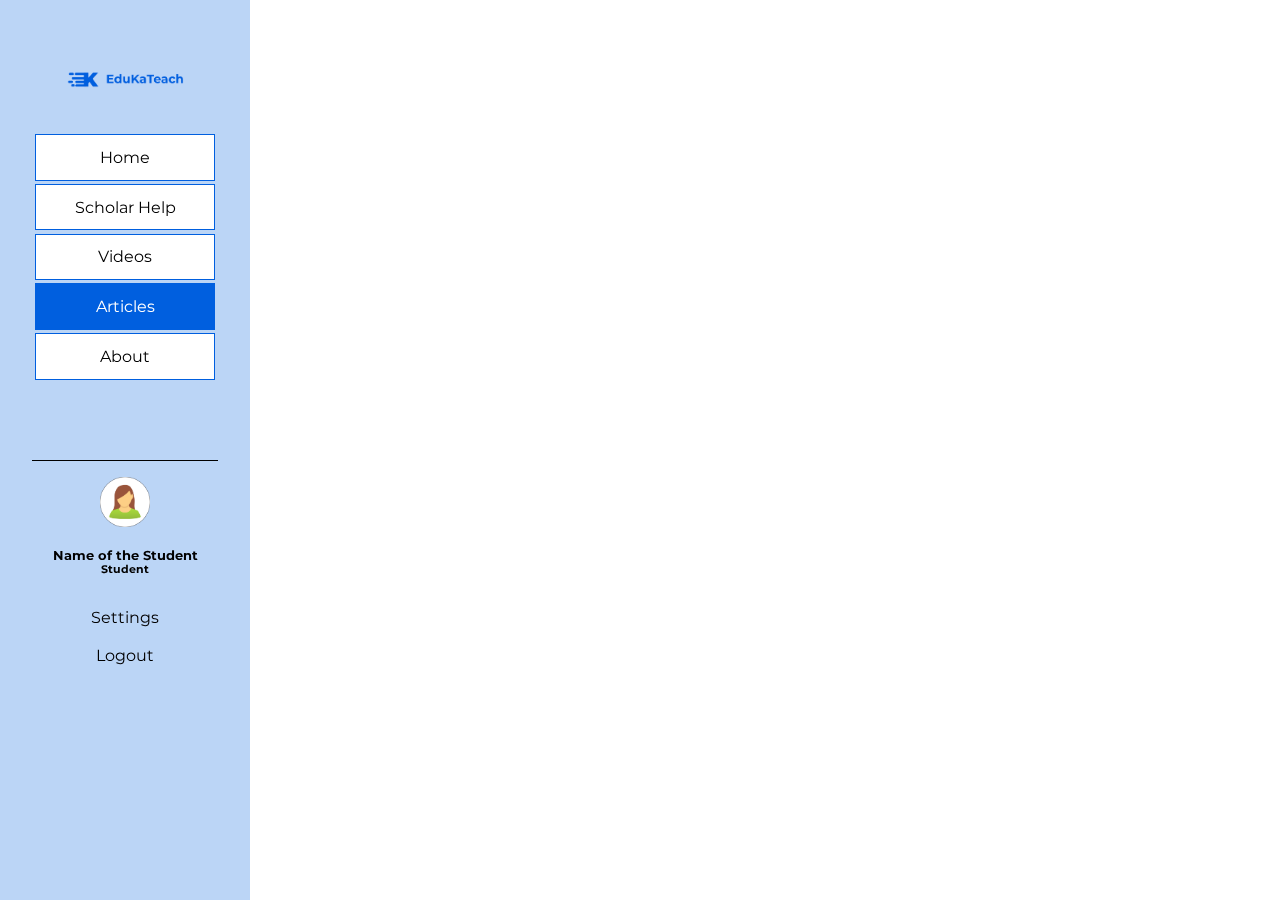
==== articles.html @ 83ff1e2d "updates" ====
<!DOCTYPE html>
<html lang="en">
<head>
    <meta charset="UTF-8">
    <meta http-equiv="X-UA-Compatible" content="IE=edge">
    <meta name="viewport" content="width=device-width, initial-scale=1.0">
    <title>ARTICLES</title>
    <link rel="stylesheet" href="../css/articles.css">
</head>
<body>
    <div class="sidebar">
        <div class="links">
            <img src="../img/logo.png" class="logo">
            <a href="index.html">Home</a>
            <a href="help.html" >Scholar Help</a>
            <a href="#videos.html">Videos</a>
            <a href="#articles.html" class="active">Articles</a>
            <a href="about.html">About</a>
        </div>
        <div class="profile">
            <div class="avatar">
                <img src="../img/avatar.png" style="width: 50px; margin-top: 1rem;">
                <div>
                    <h5>Name of the Student</h5>
                    <h6>Student</h6>
                </div>
            </div>
            <a href="">Settings</a><br><br>
            <a href="">Logout</a>
        </div>
    </div>
    
    
</body>
</html>
---- css/articles.css ----
@import url('https://fonts.googleapis.com/css2?family=Montserrat:ital,wght@0,100;0,200;0,300;0,400;0,500;0,900;1,300;1,400;1,600&family=Press+Start+2P&display=swap');

* {
    padding: 0;
    margin: 0;
    box-sizing: border-box;
    font-family:'Montserrat', sans-serif;
}

li {
    list-style: none;
}
a {
    text-decoration: none;
    color: #000000;
}

.logo  {
    width: 150px;
    margin: 1rem;
}

body {
    width: 100vw;
}

.sidebar {
    width: 250px;
    height: 100vh;
    display: block;
    position: fixed;
    text-align: center;
    padding: 2rem;
    background-color: #0061df44;
}

.sidebar .links a {
    display: block;
    text-decoration: none;
    padding: .8rem .5rem;
    border: 1px solid #005FDF;
    margin: .2rem;
    background-color: #ffffff;
}

.sidebar .links a:hover {
    background-color: rgba(17, 69, 136, 0.315);

}

.sidebar .links .active {
    background-color: #005FDF;
    color: #ffffff;
}

.sidebar .profile {
    border-top: 1px solid #000000;
    margin-top: 5rem;
    display: block;
    text-align: center;

}

.sidebar .profile .avatar {
    margin-bottom:  2rem;
}
.sidebar .profile .avatar div{
    margin-top: 1rem;
}

.sidebar .profile a:hover {
    background-color: none;
    color: #005FDF;
}
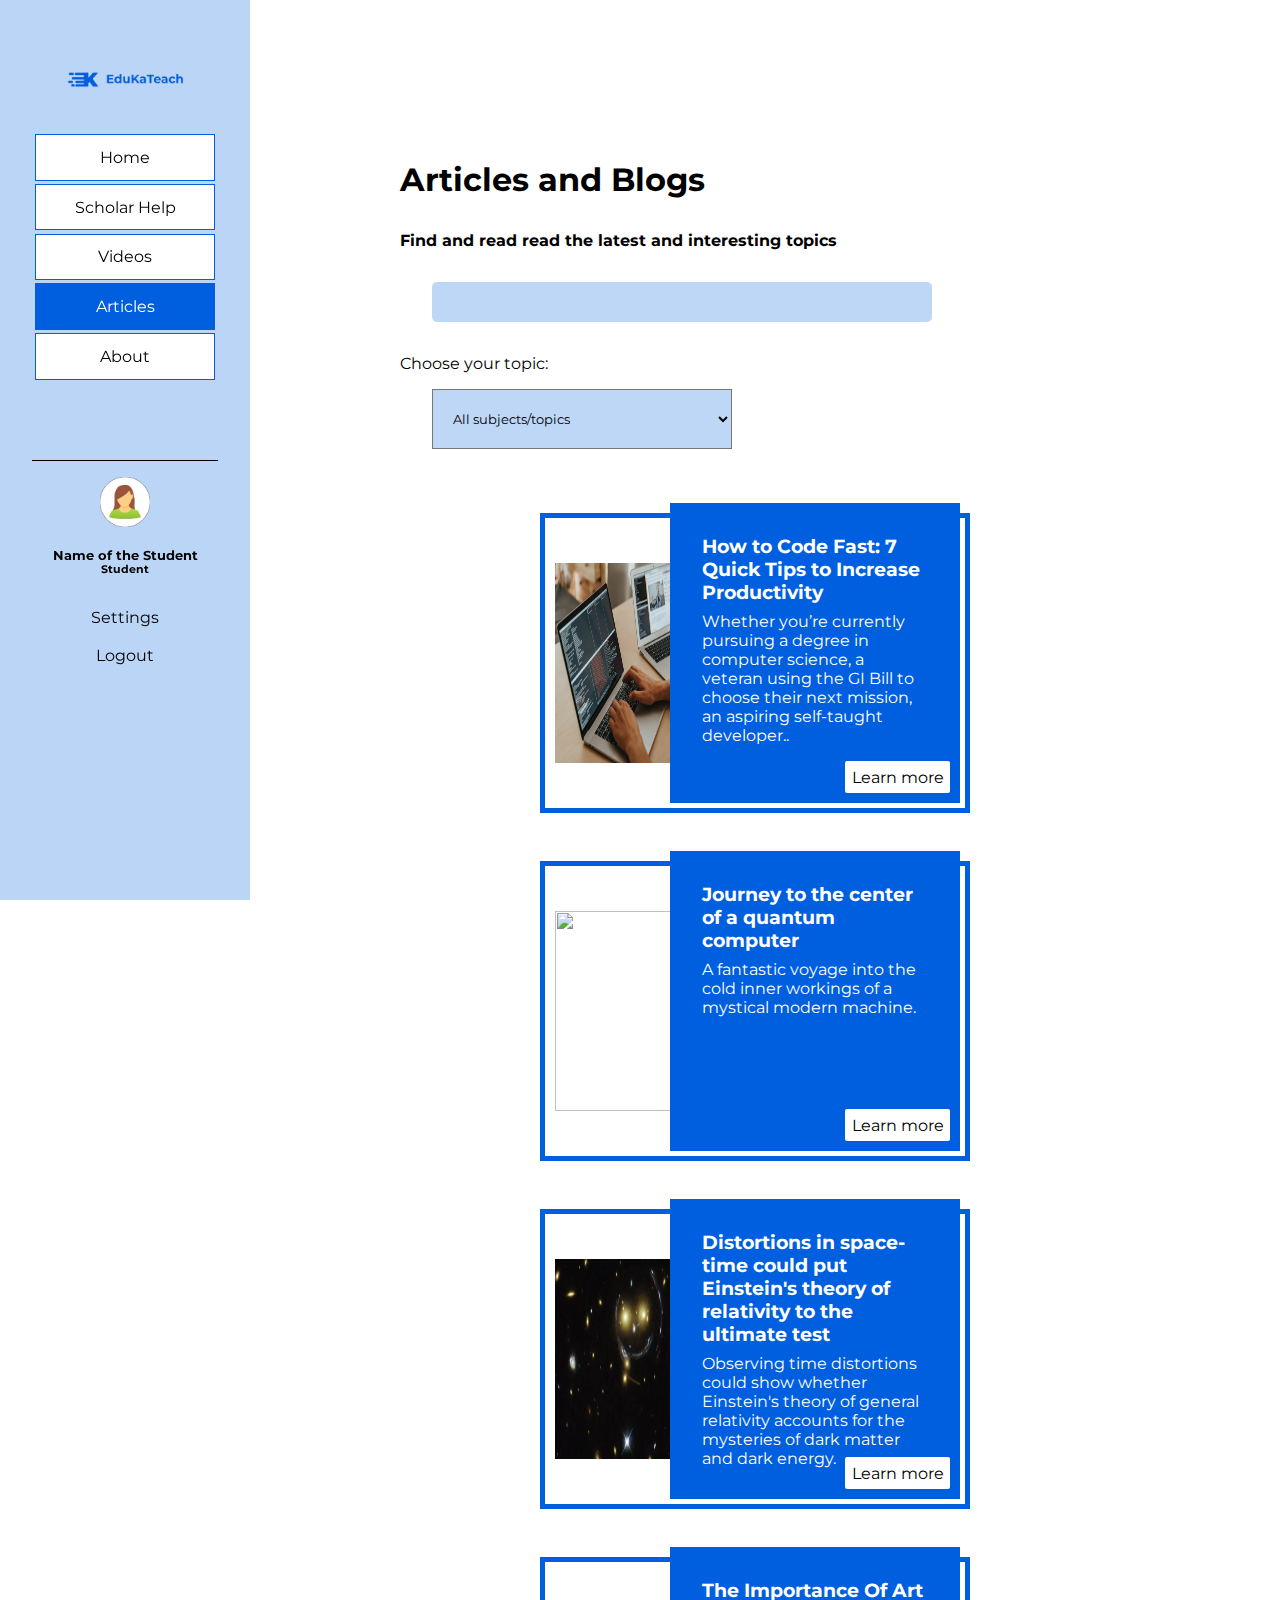
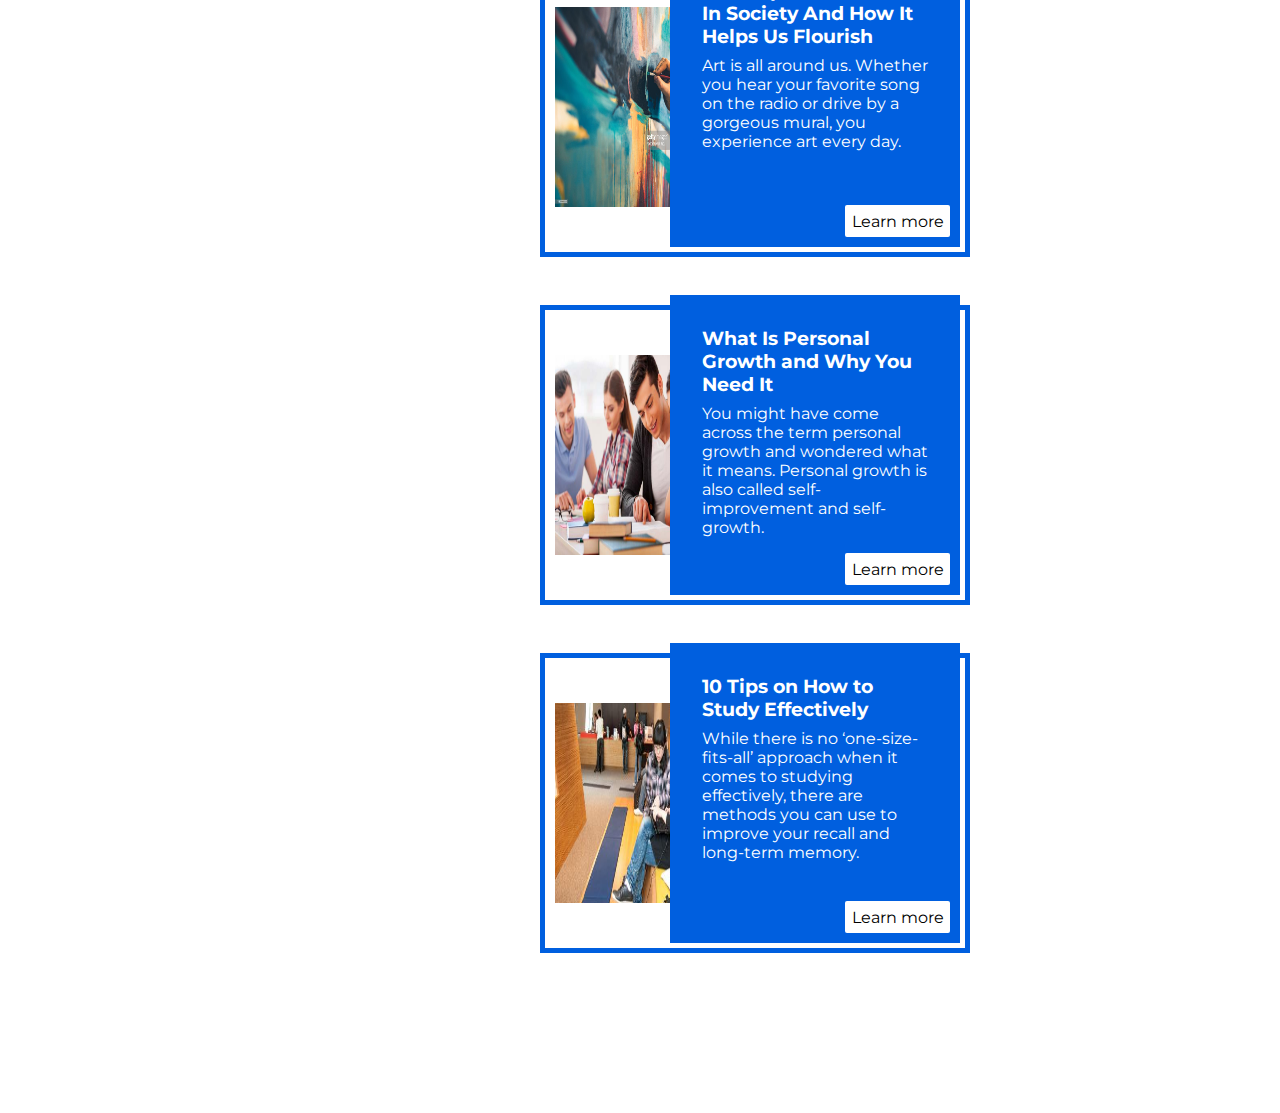
==== commit 048cfcf4: "updates" ====
--- a/articles.html
+++ b/articles.html
@@ -13,8 +13,8 @@
             <img src="../img/logo.png" class="logo">
             <a href="index.html">Home</a>
             <a href="help.html" >Scholar Help</a>
-            <a href="#videos.html">Videos</a>
-            <a href="#articles.html" class="active">Articles</a>
+            <a href="videos.html">Videos</a>
+            <a href="articles.html" class="active">Articles</a>
             <a href="about.html">About</a>
         </div>
         <div class="profile">
@@ -25,9 +25,77 @@
                     <h6>Student</h6>
                 </div>
             </div>
-            <a href="">Settings</a><br><br>
-            <a href="">Logout</a>
+            <a href="#">Settings</a><br><br>
+            <a href="index.html">Logout</a>
         </div>
+    </div>
+
+    <div class="main">
+        <h1>Articles and Blogs</h1>
+        <h4>Find and read read the latest and interesting topics</h4>
+
+        <input type="text"> <br>
+        <label for="topics">Choose your topic:</label><br>
+        <select name="subjects" id="subjects">
+            <option value="subject">All subjects/topics</option>
+            <option value="math">Math</option>
+            <option value="arts">Arts</option>
+            <option value="selfdev">Self Development</option>
+            <option value="Programming">Programming</option>
+        </select>
+
+        <div class="articles">
+            <div class="article_container">
+                <img src="../img/article1.jpg">
+                <div class="article_title">
+                    <h3>How to Code Fast: 7 Quick Tips to Increase Productivity</h3>
+                    <p>Whether you’re currently pursuing a degree in computer science, a veteran using the GI Bill to choose their next mission, an aspiring self-taught developer.. </p>
+                    <a href="https://www.codingdojo.com/blog/7-tips-learn-programming-faster?fbclid=IwAR0_pBJsSVBGijHc1AJLFp65tYMS2prf_iFJSFgQzW1youUAB6jqctl3IWw">Learn more</a>
+                </div>
+            </div>
+            <div class="article_container">
+                <img src="../img/article2.png">
+                <div class="article_title">
+                    <h3>Journey to the center of a quantum computer</h3>
+                    <p>A fantastic voyage into the cold inner workings of a mystical modern machine.</p>
+                    <a href="https://www.popsci.com/technology/in-photos-journey-to-the-center-of-a-quantum-computer/?fbclid=IwAR2PGBnX-Cbw6e34JbPGMuucyqsE_aW51mFM_wlxKKpyf3ApZdIlQsVOWXQ">Learn more</a>
+                </div>
+            </div>
+            <div class="article_container">
+                <img src="../img/article3.png">
+                <div class="article_title">
+                    <h3>Distortions in space-time could put Einstein's theory of relativity to the ultimate test</h3>
+                    <p>Observing time distortions could show whether Einstein's theory of general relativity accounts for the mysteries of dark matter and dark energy.</p>
+                    <a href="https://www.livescience.com/physics-mathematics/quantum-physics/distortions-in-space-time-could-put-einsteins-theory-of-relativity-to-the-ultimate-test?fbclid=IwAR03eBkYEc20VWi0reF8bUI_tM6dGsdeNzmUXy4SQzPz4jyezaei7zpM_C0">Learn more</a>
+                </div>
+            </div>
+            <div class="article_container">
+                <img src="../img/article4.jpg">
+                <div class="article_title">
+                    <h3>The Importance Of Art In Society And How It Helps Us Flourish</h3>
+                    <p>Art is all around us. Whether you hear your favorite song on the radio or drive by a gorgeous mural, you experience art every day.</p>
+                    <a href="https://www.thestudiodirector.com/blog/importance-of-art-in-society/?fbclid=IwAR3Lao_lY6ZIpybdfxEIRoqrgMWCg1Bx5Toyd8vkVKcAET7aUuBJFAQvzhA">Learn more</a>
+                </div>
+            </div>
+            <div class="article_container">
+                <img src="../img/article5.jpg">
+                <div class="article_title">
+                    <h3>What Is Personal Growth and Why You Need It</h3>
+                    <p>You might have come across the term personal growth and wondered what it means. Personal growth is also called self-improvement and self-growth.</p>
+                    <a href="https://www.successconsciousness.com/blog/personal-development/what-is-personal-growth/?fbclid=IwAR1xVP9LW_9bY8PKTa2j5DEQ8tPjV3NyRaD3gju4x4Y-1graV3mmenIdJFQ">Learn more</a>
+                </div>
+            </div>
+            <div class="article_container">
+                <img src="../img/article6.jpg">
+                <div class="article_title">
+                    <h3>10 Tips on How to Study Effectively</h3>
+                    <p>While there is no ‘one-size-fits-all’ approach when it comes to studying effectively, there are methods you can use to improve your recall and long-term memory.</p>
+                    <a href="https://www.vu.edu.au/about-vu/news-events/study-space/10-tips-on-how-to-study-effectively?fbclid=IwAR2PGBnX-Cbw6e34JbPGMuucyqsE_aW51mFM_wlxKKpyf3ApZdIlQsVOWXQ">Learn more</a>
+                </div>
+            </div>
+        </div>
+
+
     </div>
     
     
--- a/css/articles.css
+++ b/css/articles.css
@@ -64,6 +64,7 @@
 .sidebar .profile .avatar {
     margin-bottom:  2rem;
 }
+
 .sidebar .profile .avatar div{
     margin-top: 1rem;
 }
@@ -73,5 +74,92 @@
     color: #005FDF;
 }
 
+.main {
+    margin-left: 240px;
+    width: calc(100vw - 250px);
+    padding: 10rem;
+}
 
+.main h1 {
+    margin-bottom: 2rem;
+}
 
+.main h6 {
+    font-style: italic;
+}
+
+.main input[type=text]{
+    width: 500px;
+    height: 40px;
+    margin: 2rem;
+    background-color: rgba(0, 97, 224, 25%);
+    border-radius:  5px;
+    border:none;
+}
+
+.main select {
+    width: 300px;
+    height: 60px;
+    margin: 1rem 2rem 2rem 2rem;
+    background-color: rgba(0, 97, 223, 25%);
+    padding-left: 1rem;
+}
+
+.main .articles {
+    display: flex;
+    justify-content: center;
+    flex-wrap: wrap;
+    gap:3rem;
+    margin-top: 2rem;
+
+}
+
+.main .articles .article_container {
+    display: flex;
+    justify-content: center;
+    width: 430px;
+    height: 300px;
+    border: 5px solid #005FDF;
+    position: relative;
+
+}
+
+.main .articles .article_container img {
+    width: 150px;
+    height: 200px;
+    position: absolute;
+    top: 45px;
+    left: 10px;
+    z-index: 2;
+}
+
+.main .articles .article_container .article_title {
+    position: absolute;
+    width: 290px;
+    height: 300px;
+    background-color: #005FDF;
+    right: 5px;
+    bottom: 5px;
+    color: #ffffff;
+    padding: 2rem;
+    z-index: 2;
+}
+
+.main .articles .article_container .article_title p {
+    margin-top: .5rem;
+}
+
+.main .articles .article_container a {
+    padding: .4rem;
+    background-color: #ffffff;
+    position: absolute;
+    right: 10px;
+    bottom: 10px;
+    border-radius: 2px;
+
+}
+
+.main .articles .article_container a:hover {
+    background-color: #005FDF;
+    color: #ffffff;
+}
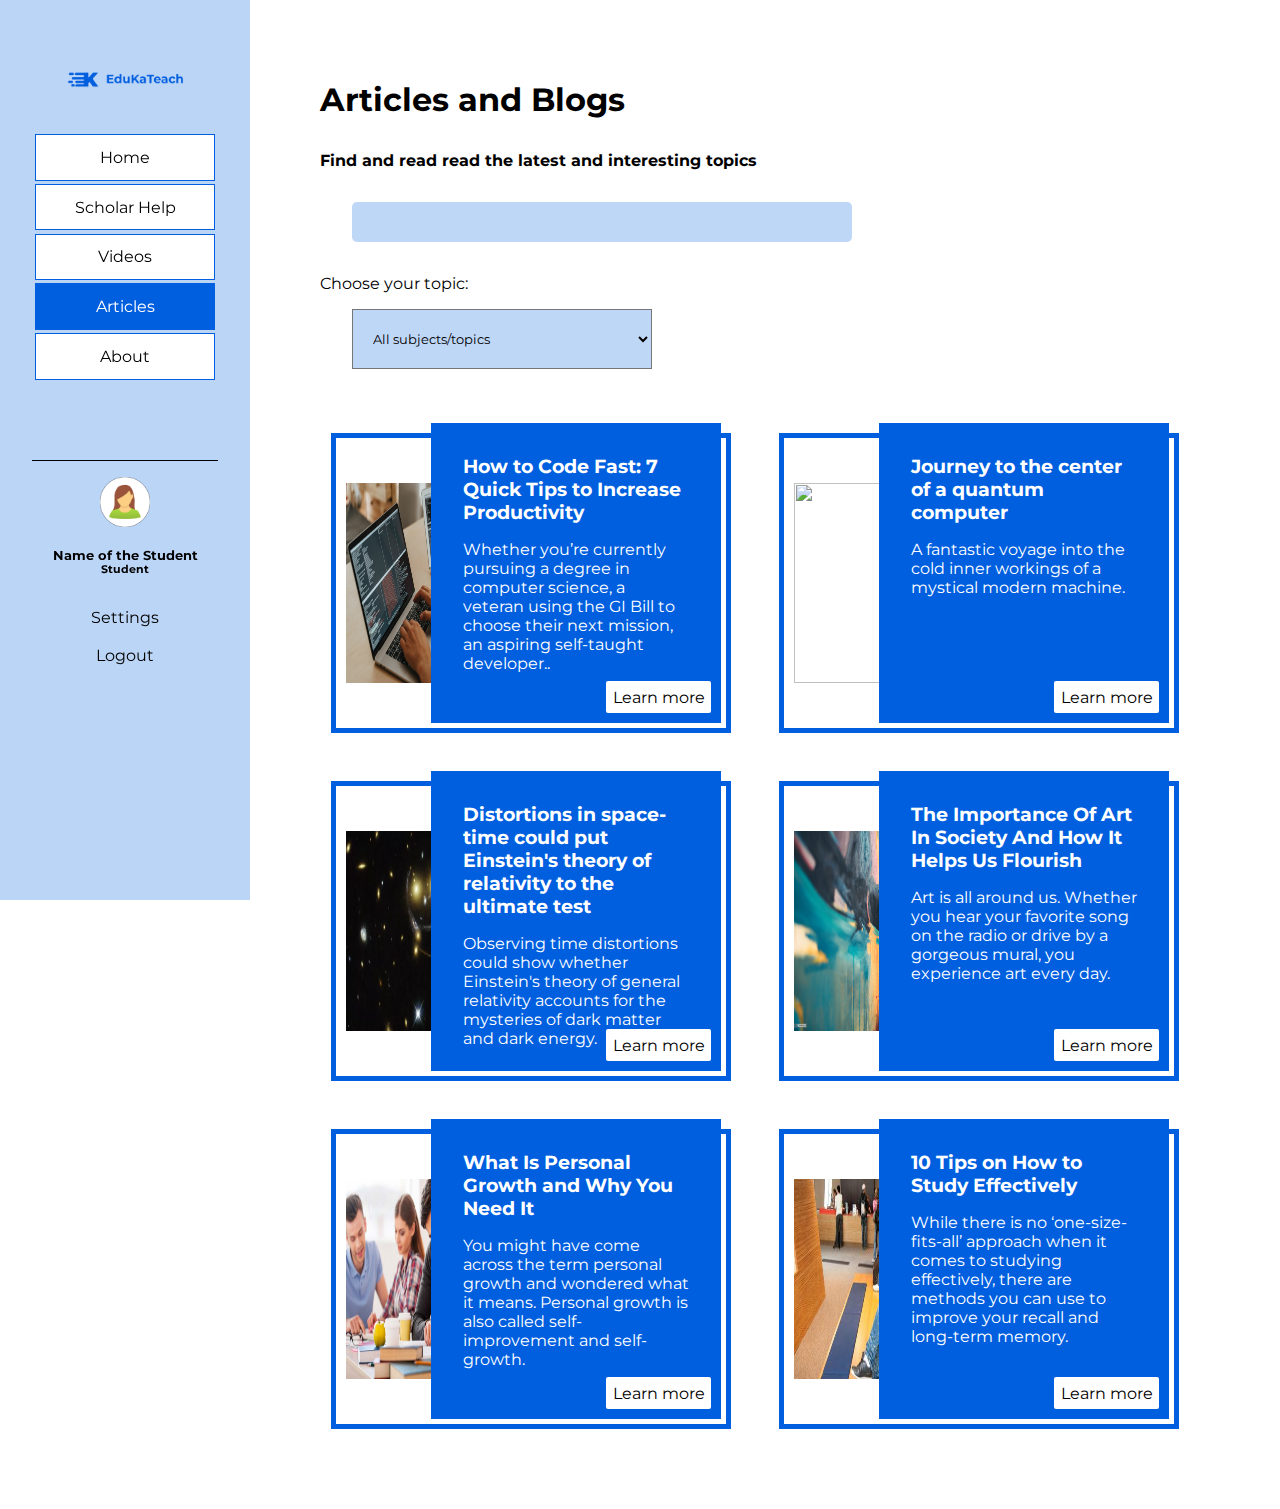
==== commit 12e7ce21: "updates" ====
--- a/articles.html
+++ b/articles.html
@@ -25,7 +25,7 @@
                     <h6>Student</h6>
                 </div>
             </div>
-            <a href="#">Settings</a><br><br>
+            <a href="settings.html">Settings</a><br><br>
             <a href="index.html">Logout</a>
         </div>
     </div>
--- a/css/articles.css
+++ b/css/articles.css
@@ -77,7 +77,7 @@
 .main {
     margin-left: 240px;
     width: calc(100vw - 250px);
-    padding: 10rem;
+    padding: 5rem;
 }
 
 .main h1 {
@@ -117,7 +117,7 @@
 .main .articles .article_container {
     display: flex;
     justify-content: center;
-    width: 430px;
+    width: 400px;
     height: 300px;
     border: 5px solid #005FDF;
     position: relative;
@@ -146,7 +146,7 @@
 }
 
 .main .articles .article_container .article_title p {
-    margin-top: .5rem;
+    margin-top: 1rem;
 }
 
 .main .articles .article_container a {
